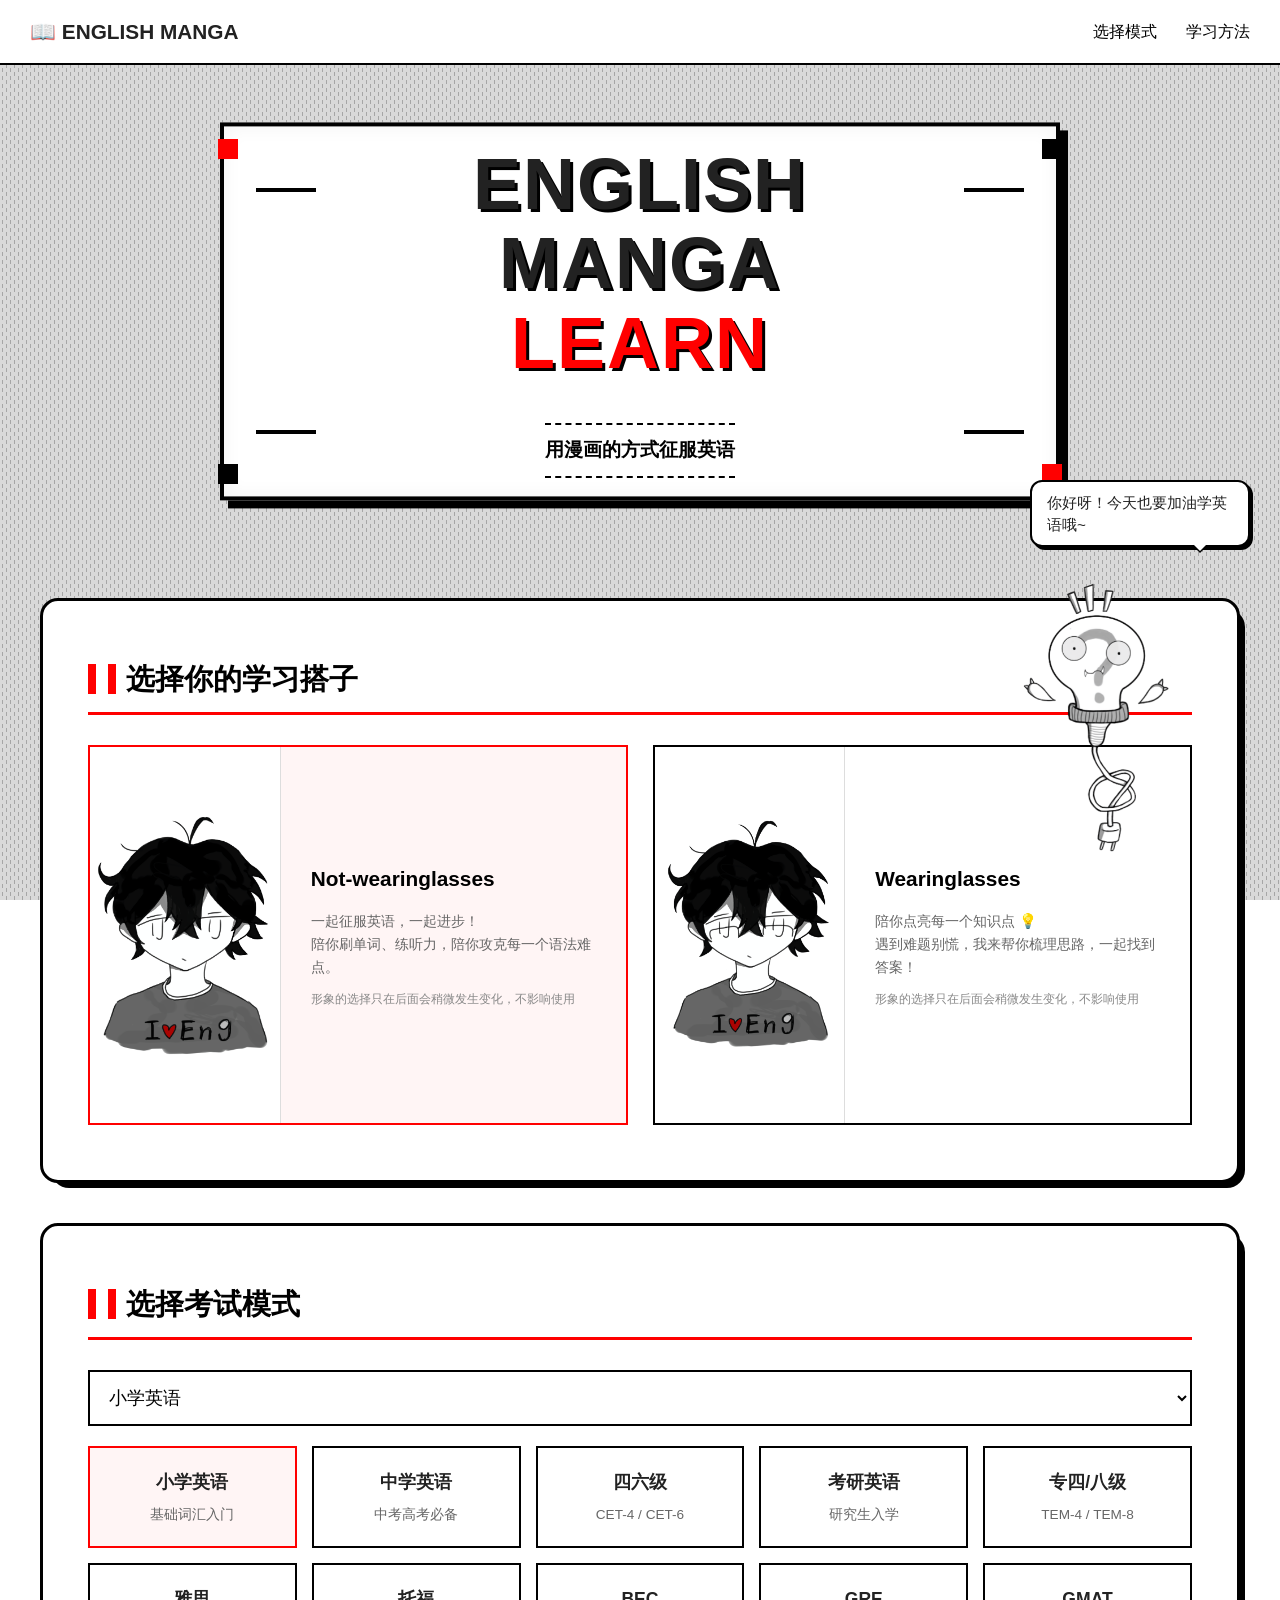
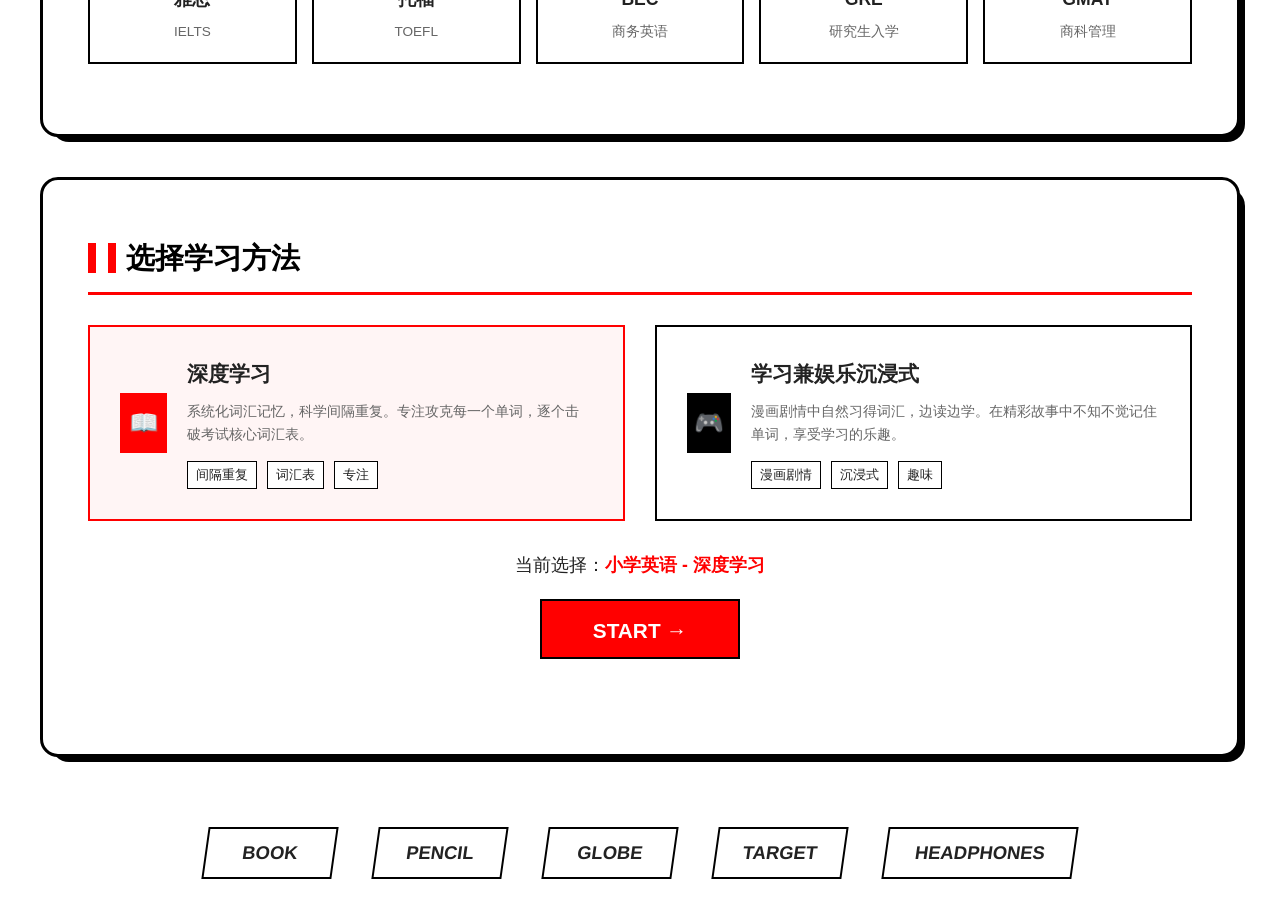
==== index.html @ 4e04e2e5 "Add website files" ====
<!DOCTYPE html>
<html lang="zh-CN">
<head>
    <meta charset="UTF-8">
    <meta name="viewport" content="width=device-width, initial-scale=1.0">
    <title>ENGLISH MANGA</title>
    <meta charset="UTF-8">
    <meta name="viewport" content="width=device-width, initial-scale=1.0">
    <title>ENGLISH MANGA</title>
    <style>
      
        /* ========== 全局重置（已有） ========== */
* { margin:0; padding:0; box-sizing:border-box; }

/* ========== 修改后的全局样式 ========== */
body {
    font-family: 'Arial', sans-serif;
    line-height: 1.6;
    color: #222;
    min-height: 100vh;
    background-image: url('images/main-background.png');
    background-repeat: repeat;
    background-position: top left;
    background-attachment: fixed;
}

.container {
    max-width: 1100px; /* 👈 从800px加宽到1100px，大屏幕更舒展 */
    margin: 0 auto;
    padding: 40px 20px; /* 上下内边距从30px增加到40px */
}

header {
    text-align: center;
    padding: 50px 0; /* 上下内边距从40px增加到50px */
    margin-bottom: 40px; /* 底部间距从30px增加到40px */
}

h1 {
    font-size: 3rem; /* 标题稍微放大一点 */
    margin-bottom: 15px;
    font-weight: 900;
    text-shadow: 3px 3px 0 #fff; /* 改成漫画风格硬阴影 */
}

section {
    background-color: #fff; /* 改成纯白色背景，更符合漫画风格 */
    padding: 40px 35px; /* 👈 上下内边距从25px增加到40px，左右35px */
    margin-bottom: 35px; /* 功能区之间的间距从20px增加到35px */
    border: 3px solid #000; /* 改成粗黑漫画边框 */
    box-shadow: 8px 8px 0 #000; /* 漫画风格硬阴影 */
}

h2 {
    color: #000;
    margin-bottom: 25px; /* 标题底部间距从15px增加到25px */
    border-bottom: 3px solid #ff0000; /* 改成红色下划线，和整体配色统一 */
    padding-bottom: 10px;
    font-size: 1.8rem;
    font-weight: bold;
    display: flex;
    align-items: center;
}

/* 给h2加上左边的红色竖条，和首页风格统一 */
h2::before {
    content: '';
    width: 8px;
    height: 30px;
    background-color: #ff0000;
    margin-right: 12px;
    display: inline-block;
}

button {
    background-color: #ff0000; /* 改成红色按钮，和整体配色统一 */
    color: white;
    border: 3px solid #000; /* 粗黑边框 */
    padding: 15px 40px; /* 按钮上下加高，左右加宽 */
    font-size: 1.2rem;
    font-weight: bold;
    cursor: pointer;
    display: block;
    margin: 40px auto; /* 按钮上下间距从30px增加到40px */
    transition: all 0.2s;
    box-shadow: 5px 5px 0 #000; /* 漫画风格硬阴影 */
}

button:hover {
    transform: translateY(-2px);
    box-shadow: 7px 7px 0 #000;
}

footer {
    text-align: center;
    padding: 30px;
    margin-top: 40px;
    color: #000;
    font-weight: bold;
    text-shadow: 2px 2px 0 #fff;
}




   
        /* ========== 1. 全局重置与基础样式 ========== */
        * {
            margin: 0;
            padding: 0;
            box-sizing: border-box;
            font-family: Arial, sans-serif;
        }

        html {
            scroll-behavior: smooth;
        }

        body {
            background-image: url("images/main-background.png");
            background-repeat: repeat;
            line-height: 1.6;
        }

        /* ========== 2. 顶部导航栏 ========== */
        .navbar {
            display: flex;
            justify-content: space-between;
            align-items: center;
            padding: 15px 30px;
            border-bottom: 2px solid #000;
            background-color: #fff;
        }

        .logo {
            font-size: 1.3rem;
            font-weight: bold;
        }

        .nav-links a {
            margin-left: 25px;
            text-decoration: none;
            color: #000;
            font-size: 1rem;
        }

        /* ========== 3. 大标题区域（黑白漫画风格） ========== */
        .hero {
            text-align: center;
            padding: 80px 20px;
            position: relative;
            margin-bottom: 20px;
            /* 禁止文本选择与点击 */
            user-select: none;
            -webkit-user-select: none;
            -moz-user-select: none;
            -ms-user-select: none;
            cursor: default;
            pointer-events: none;
        }

        .hero h1,
        .hero .subtitle {
            user-select: none;
            -webkit-user-select: none;
            -moz-user-select: none;
            -ms-user-select: none;
            cursor: default;
            pointer-events: none;
        }

        /* 漫画风格主背景框 */
        .hero::before {
            content: '';
            position: absolute;
            top: 50%;
            left: 50%;
            transform: translate(-50%, -50%);
            width: 65%;
            height: 75%;
            background-color: #fff;
            border: 4px solid #000;
            box-shadow: 8px 8px 0 #000, inset 0 0 20px rgba(0,0,0,0.05);
            z-index: 0;
        }

        /* 四个角落装饰点 */
        .hero .corner-1,
        .hero .corner-2,
        .hero .corner-3 {
            position: absolute;
            width: 20px;
            height: 20px;
            background-color: #ff0000;
            z-index: 1;
        }
        .hero .corner-1 { top: 15%; right: 17%; background-color: #000; }
        .hero .corner-2 { bottom: 15%; left: 17%; background-color: #000; }
        .hero .corner-3 { bottom: 15%; right: 17%; background-color: #ff0000; }
        .hero::after {
            content: '';
            position: absolute;
            top: 15%;
            left: 17%;
            width: 20px;
            height: 20px;
            background-color: #ff0000;
            z-index: 1;
        }

        /* 四条装饰线 */
        .hero .deco-line {
            position: absolute;
            width: 60px;
            height: 4px;
            background-color: #000;
            z-index: 1;
        }
        .hero .deco-line-1 { top: 25%; left: 20%; }
        .hero .deco-line-2 { top: 25%; right: 20%; }
        .hero .deco-line-3 { bottom: 25%; left: 20%; }
        .hero .deco-line-4 { bottom: 25%; right: 20%; }

        /* 标题文字 */
        .hero h1 {
            font-size: 4.5rem;
            font-weight: 900;
            line-height: 1.1;
            position: relative;
            z-index: 2;
            letter-spacing: 2px;
            text-shadow: 3px 3px 0 #000;
        }

        .hero .red-text {
            color: #ff0000;
            text-shadow: 3px 3px 0 #000;
        }

        .hero .subtitle {
            margin-top: 25px;
            font-size: 1.2rem;
            color: #000;
            position: relative;
            z-index: 2;
            font-weight: bold;
            border-top: 2px dashed #000;
            border-bottom: 2px dashed #000;
            padding: 10px 0;
            display: inline-block;
        }

        /* ========== 4. 通用区域样式 ========== */
        .section {
    max-width: 1200px;
    margin: 40px auto;
    padding: 55px 45px;
    border: 3px solid #000;            /* 粗黑边框 */
          
    border-radius: 18px !important;               /* 👈 加上这句，角就变钝了 */
}
       /* 漫画风格硬阴影 */
.section {
    position: relative;          /* 让伪元素相对于它定位 */
    border-radius: 18px;
    /* 移除原来的 box-shadow */
    box-shadow: none;
}
.section::after {
    content: '';
    position: absolute;
    top: 8px;
    left: 8px;
    width: 100%;
    height: 100%;
    background: #000;
    border-radius: 18px;        /* 和父元素一样的圆角 */
    z-index: -1;               /* 放到框的后面 */
}





        .section-title {
            font-size: 1.8rem;
            font-weight: bold;
            margin-bottom: 30px;
            display: flex;
            align-items: center;
        }

        .red-bar {
            width: 8px;
            height: 30px;
            background-color: #ff0000;
            margin-right: 10px;
        }

        /* ========== 5. 选择学习搭子区域 ========== */
        .partner-cards {
            display: flex;
            gap: 25px;
            margin-top: 20px;
            align-items: stretch;
        }

        .partner-card {
            flex: 1;
            display: flex;
            height: 380px;
            background-color: #fff;
            border: 2px solid #000;
            cursor: pointer;
            transition: all 0.2s ease;
            overflow: hidden;
        }

        .partner-card:hover {
            transform: translateY(-3px);
            box-shadow: 0 6px 12px rgba(0,0,0,0.1);
        }

        .partner-card.active {
            border-color: #ff0000;
            background-color: #fff5f5;
        }

        .partner-img-container {
            flex: 2;
            display: flex;
            align-items: center;
            justify-content: center;
            padding: 0;
            background-color: #fff;
            aspect-ratio: 2/3;
        }

        .partner-img {
            width: 100%;
            height: 100%;
            object-fit: contain;
        }

        .partner-info {
            flex: 3;
            padding: 30px;
            display: flex;
            flex-direction: column;
            justify-content: center;
            border-left: 1px solid #ddd;
        }

        .partner-name {
            font-size: 1.3rem;
            font-weight: bold;
            margin-bottom: 15px;
            color: #000;
        }

        .partner-desc {
            font-size: 0.9rem;
            color: #666;
            line-height: 1.6;
        }

        .partner-note {
            margin-top: 12px;
            font-size: 0.75rem;
            color: #888;
            line-height: 1.4;
        }

        /* ========== 6. 选择考试模式区域 ========== */
        .exam-select {
            width: 100%;
            padding: 15px;
            border: 2px solid #000;
            font-size: 1.1rem;
            margin-bottom: 20px;
            background-color: #fff;
            cursor: pointer;
        }

        .exam-cards {
            display: grid;
            grid-template-columns: repeat(5, 1fr);
            gap: 15px;
            margin-bottom: 15px;
        }

        .exam-card {
            border: 2px solid #000;
            padding: 20px 15px;
            text-align: center;
            background-color: #fff;
            cursor: pointer;
            transition: all 0.2s;
        }

        .exam-card:hover {
            background-color: #f5f5f5;
        }

        .exam-card.active {
            border-color: #ff0000;
            background-color: #fff5f5;
        }

        .exam-card h4 {
            font-size: 1.1rem;
            margin-bottom: 8px;
        }

        .exam-card p {
            font-size: 0.85rem;
            color: #666;
        }

        /* ========== 7. 选择学习方法区域 ========== */
        .method-cards {
            display: grid;
            grid-template-columns: repeat(2, 1fr);
            gap: 30px;
            margin-bottom: 30px;
        }

        .method-card {
            border: 2px solid #000;
            padding: 30px;
            background-color: #fff;
            cursor: pointer;
            transition: all 0.2s;
            display: flex;
            align-items: center;
            gap: 20px;
        }

        .method-card:hover {
            background-color: #f5f5f5;
        }

        .method-card.active {
            border-color: #ff0000;
            background-color: #fff5f5;
        }

        .method-icon {
            width: 60px;
            height: 60px;
            background-color: #000;
            color: #fff;
            display: flex;
            align-items: center;
            justify-content: center;
            font-size: 1.5rem;
        }

        .method-card.active .method-icon {
            background-color: #ff0000;
        }

        .method-info h3 {
            font-size: 1.3rem;
            margin-bottom: 10px;
        }

        .method-info p {
            font-size: 0.9rem;
            color: #666;
            margin-bottom: 15px;
        }

        .method-tags {
            display: flex;
            gap: 10px;
        }

        .tag {
            border: 1px solid #000;
            padding: 3px 8px;
            font-size: 0.8rem;
            background-color: #fff;
        }

        /* ========== 8. 当前选择与开始按钮 ========== */
        .current-selection {
            text-align: center;
            margin-bottom: 20px;
            font-size: 1.1rem;
        }

        .current-selection span {
            color: #ff0000;
            font-weight: bold;
        }

        .start-btn {
            display: block;
            width: 200px;
            height: 60px;
            line-height: 60px;
            text-align: center;
            background-color: #ff0000;
            color: #fff;
            font-size: 1.3rem;
            font-weight: bold;
            border: 2px solid #000;
            cursor: pointer;
            margin: 0 auto 40px;
            transition: all 0.2s;
        }

        .start-btn:hover {
            transform: scale(1.03);
        }

        /* ========== 9. 底部图标 ========== */
        .bottom-icons {
            display: flex;
            justify-content: center;
            gap: 40px;
            padding: 30px 0;
        }

        .icon {
            width: 130px;
            height: 52px;
            border: 2px solid #000;
            background-color: #fff;
            display: flex;
            align-items: center;
            justify-content: center;
            font-weight: bold;
            font-size: 1.15rem;
            transform: skewX(-8deg);
        }

        .icon:last-child {
            width: 190px;
        }

        /* ========== 10. 确认弹窗 ========== */
        .confirm-modal {
            display: none;
            position: fixed;
            top: 0;
            left: 0;
            width: 100%;
            height: 100%;
            background-color: rgba(0,0,0,0.6);
            z-index: 9999;
        }

        .modal-content {
            position: absolute;
            top: 50%;
            left: 50%;
            transform: translate(-50%, -50%);
            background-color: #fff;
            border: 3px solid #000;
            padding: 40px 60px;
            text-align: center;
            z-index: 10000;
            pointer-events: auto;
        }

        .modal-content h3 {
            font-size: 1.5rem;
            font-weight: bold;
            margin-bottom: 20px;
        }

        .modal-content p {
            font-size: 1rem;
            color: #444;
            margin-bottom: 30px;
        }

        .modal-buttons {
            display: flex;
            gap: 20px;
            justify-content: center;
        }

        .modal-btn {
            padding: 12px 30px;
            font-size: 1rem;
            font-weight: bold;
            border: 2px solid #000;
            cursor: pointer;
            transition: all 0.2s;
            pointer-events: auto;
        }

        .cancel-btn {
            background-color: #000;
            color: #fff;
        }

        .confirm-btn {
            background-color: #ff0000;
            color: #fff;
        }

        .modal-btn:hover {
            transform: scale(1.05);
        }

        /* ========== 11. 小精灵 Bulby 组件 ========== */
        .bulby-container {
            position: fixed;
            bottom: 30px;
            right: 30px;
            z-index: 99999;
            cursor: grab;
            user-select: none;
            pointer-events: auto;
            transform: translate3d(0, 0, 0);
            will-change: transform;
        }

        .bulby-img {
            width: 300px;
            height: auto;
            display: block;
            transform-origin: center bottom;
            transition: transform 0.3s ease;
            animation: idleBreath 4s ease-in-out infinite;
        }

        @keyframes idleBreath {
            0%, 100% { transform: translateY(0); }
            50% { transform: translateY(-5px); }
        }

        @keyframes clickShake {
            0%, 100% { transform: rotate(0deg) translateY(0); }
            25% { transform: rotate(-10deg) translateY(0); }
            75% { transform: rotate(10deg) translateY(0); }
        }

        .bulby-img.click-shake {
            animation: clickShake 0.5s ease-in-out !important;
        }

        .bulby-img.auto-pulse {
            transform: scale(1.15) !important;
        }

        .bulby-bubble {
            position: absolute;
            bottom: 100%;
            right: 0;
            background-color: #fff;
            border: 2px solid #000;
            border-radius: 12px;
            padding: 10px 15px;
            max-width: 220px;
            font-size: 0.95rem;
            line-height: 1.4;
            margin-bottom: 15px;
            opacity: 0;
            visibility: hidden;
            transition: all 0.3s ease;
            box-shadow: 3px 3px 0 #000;
            pointer-events: none;
        }

        .bulby-bubble::after {
            content: '';
            position: absolute;
            bottom: -8px;
            right: 40px;
            width: 0;
            height: 0;
            border-left: 8px solid transparent;
            border-right: 8px solid transparent;
            border-top: 8px solid #000;
        }

        .bulby-bubble::before {
            content: '';
            position: absolute;
            bottom: -6px;
            right: 41px;
            width: 0;
            height: 0;
            border-left: 7px solid transparent;
            border-right: 7px solid transparent;
            border-top: 7px solid #fff;
            z-index: 1;
        }

        .bulby-bubble.show {
            opacity: 1;
            visibility: visible;
            transform: translateY(-8px);
        }



        
    </style>
</head>
<body>
    <!-- ==================== 1. 顶部导航栏 ==================== -->
    <nav class="navbar">
        <div class="logo">📖 ENGLISH MANGA</div>
        <div class="nav-links">
            <a href="#select-pattern">选择模式</a>
            <a href="#select-method">学习方法</a>
        </div>
    </nav>

    <!-- ==================== 2. 大标题区域（漫画风格） ==================== -->
    <div class="hero">
        <div class="corner-1"></div>
        <div class="corner-2"></div>
        <div class="corner-3"></div>
        <div class="deco-line deco-line-1"></div>
        <div class="deco-line deco-line-2"></div>
        <div class="deco-line deco-line-3"></div>
        <div class="deco-line deco-line-4"></div>
        <h1>ENGLISH<br>MANGA<br><span class="red-text">LEARN</span></h1>
        <p class="subtitle">用漫画的方式征服英语</p>
    </div>

    <!-- ==================== 3. 选择学习搭子区域 ==================== -->
    <section class="section" id="select-dazi">
        <h2 class="section-title">
            <span class="red-bar"></span>
            选择你的学习搭子
        </h2>
        <div class="partner-cards">
            <div class="partner-card active" data-type="partner" data-value="Not-wearinglasses">
                <div class="partner-img-container">
                    <img src="images/friends/P1.png" alt="Not-wearinglasses" class="partner-img">
                </div>
                <div class="partner-info">
                    <h3 class="partner-name">Not-wearinglasses</h3>
                    <p class="partner-desc">一起征服英语，一起进步！<br>陪你刷单词、练听力，陪你攻克每一个语法难点。</p>
                    <p class="partner-note">形象的选择只在后面会稍微发生变化，不影响使用</p>
                </div>
            </div>
            <div class="partner-card" data-type="partner" data-value="Wearinglasses">
                <div class="partner-img-container">
                    <img src="images/friends/P1-wearinglasses.png" alt="Wearinglasses" class="partner-img">
                </div>
                <div class="partner-info">
                    <h3 class="partner-name">Wearinglasses</h3>
                    <p class="partner-desc">陪你点亮每一个知识点 💡<br>遇到难题别慌，我来帮你梳理思路，一起找到答案！</p>
                    <p class="partner-note">形象的选择只在后面会稍微发生变化，不影响使用</p>
                </div>
            </div>
        </div>
    </section>

    <!-- ==================== 4. 选择考试模式区域 ==================== -->
    <section class="section" id="select-pattern">
        <h2 class="section-title">
            <span class="red-bar"></span>
            选择考试模式
        </h2>
        <select class="exam-select" id="examSelect">
            <option value="小学英语" selected>小学英语</option>
            <option value="中学英语">中学英语</option>
            <option value="四六级">四六级</option>
            <option value="考研英语">考研英语</option>
            <option value="专四/八级">专四/八级</option>
            <option value="雅思">雅思</option>
            <option value="托福">托福</option>
            <option value="BEC">BEC</option>
            <option value="GRE">GRE</option>
            <option value="GMAT">GMAT</option>
        </select>
        <div class="exam-cards">
            <div class="exam-card active" data-type="exam" data-value="小学英语">
                <h4>小学英语</h4><p>基础词汇入门</p>
            </div>
            <div class="exam-card" data-type="exam" data-value="中学英语">
                <h4>中学英语</h4><p>中考高考必备</p>
            </div>
            <div class="exam-card" data-type="exam" data-value="四六级">
                <h4>四六级</h4><p>CET-4 / CET-6</p>
            </div>
            <div class="exam-card" data-type="exam" data-value="考研英语">
                <h4>考研英语</h4><p>研究生入学</p>
            </div>
            <div class="exam-card" data-type="exam" data-value="专四/八级">
                <h4>专四/八级</h4><p>TEM-4 / TEM-8</p>
            </div>
        </div>
        <div class="exam-cards">
            <div class="exam-card" data-type="exam" data-value="雅思">
                <h4>雅思</h4><p>IELTS</p>
            </div>
            <div class="exam-card" data-type="exam" data-value="托福">
                <h4>托福</h4><p>TOEFL</p>
            </div>
            <div class="exam-card" data-type="exam" data-value="BEC">
                <h4>BEC</h4><p>商务英语</p>
            </div>
            <div class="exam-card" data-type="exam" data-value="GRE">
                <h4>GRE</h4><p>研究生入学</p>
            </div>
            <div class="exam-card" data-type="exam" data-value="GMAT">
                <h4>GMAT</h4><p>商科管理</p>
            </div>
        </div>
    </section>

    <!-- ==================== 5. 选择学习方法区域 ==================== -->
    <section class="section" id="select-method">
        <h2 class="section-title">
            <span class="red-bar"></span>
            选择学习方法
        </h2>
        <div class="method-cards">
            <div class="method-card active" data-type="method" data-value="深度学习">
                <div class="method-icon">📖</div>
                <div class="method-info">
                    <h3>深度学习</h3>
                    <p>系统化词汇记忆，科学间隔重复。专注攻克每一个单词，逐个击破考试核心词汇表。</p>
                    <div class="method-tags">
                        <span class="tag">间隔重复</span>
                        <span class="tag">词汇表</span>
                        <span class="tag">专注</span>
                    </div>
                </div>
            </div>
            <div class="method-card" data-type="method" data-value="学习兼娱乐沉浸式">
                <div class="method-icon">🎮</div>
                <div class="method-info">
                    <h3>学习兼娱乐沉浸式</h3>
                    <p>漫画剧情中自然习得词汇，边读边学。在精彩故事中不知不觉记住单词，享受学习的乐趣。</p>
                    <div class="method-tags">
                        <span class="tag">漫画剧情</span>
                        <span class="tag">沉浸式</span>
                        <span class="tag">趣味</span>
                    </div>
                </div>
            </div>
        </div>

        <div class="current-selection">
            当前选择：<span id="currentText">小学英语 - 深度学习</span>
        </div>

        <div class="start-btn" id="startBtn">START →</div>
    </section>

    <!-- ==================== 6. 底部图标 ==================== -->
    <div class="bottom-icons">
        <div class="icon">BOOK</div>
        <div class="icon">PENCIL</div>
        <div class="icon">GLOBE</div>
        <div class="icon">TARGET</div>
        <div class="icon">HEADPHONES</div>
    </div>

    <!-- ==================== 7. 确认弹窗 ==================== -->
    <div class="confirm-modal" id="confirmModal">
        <div class="modal-content">
            <h3>确认进入学习</h3>
            <p>你已完成所有选择，是否确定进入学习界面？</p>
            <div class="modal-buttons">
                <button class="modal-btn cancel-btn" id="cancelBtn">取消重选</button>
                <button class="modal-btn confirm-btn" id="confirmBtn">确定进入</button>
            </div>
        </div>
    </div>

    <!-- ==================== 8. 小精灵 Bulby ==================== -->
    <div class="bulby-container" id="bulby">
        <div class="bulby-bubble" id="bulbyBubble">你好呀！今天也要加油学英语哦~</div>
        <img class="bulby-img" src="images/Bulby.png" alt="小精灵Bulby">
    </div>

    <!-- ==================== 全部脚本逻辑 ==================== -->
    <script>
        // ---------- 全局选中的数据 ----------
        const selectedData = {
    partners: [
        { name: "Not-wearinglasses", avatar: "images/friends/P1.png" },
        { name: "Wearinglasses", avatar: "images/friends/P1-wearinglasses.png" }
    ],
    currentPartnerIndex: 0,  // 默认选中第一个，0=不戴眼镜，1=戴眼镜
    exam: "小学英语",
    method: "深度学习"
};

        // ---------- 通用选中切换 ----------
        function handleSelection(elements, type, value, extraData = null) {
            elements.forEach(el => el.classList.remove('active'));
            if (this.classList) this.classList.add('active');
            selectedData[type] = extraData || value;
            updateCurrentSelection();
        }

        // ---------- 更新当前选择提示 ----------
        function updateCurrentSelection() {
            document.getElementById('currentText').innerText =
                `${selectedData.exam} - ${selectedData.method}`;
        }

        // ---------- 搭子卡片选择 ----------
        const partnerCards = document.querySelectorAll('.partner-card');
        partnerCards.forEach(card => {
            card.addEventListener('click', function() {
                const name = this.dataset.value;
                const avatar = this.querySelector('.partner-img').src;
                handleSelection.call(this, partnerCards, 'partner', name, { name, avatar });
            });
        });

        // ---------- 考试模式联动 ----------
        const examSelect = document.getElementById('examSelect');
        const examCards = document.querySelectorAll('.exam-card');

        examSelect.addEventListener('change', function() {
            examCards.forEach(card => {
                if (card.dataset.value === this.value) {
                    handleSelection.call(card, examCards, 'exam', this.value);
                }
            });
        });

        examCards.forEach(card => {
            card.addEventListener('click', function() {
                examSelect.value = this.dataset.value;
                handleSelection.call(this, examCards, 'exam', this.dataset.value);
            });
        });

        // ---------- 学习方法选择 ----------
        const methodCards = document.querySelectorAll('.method-card');
        methodCards.forEach(card => {
            card.addEventListener('click', function() {
                handleSelection.call(this, methodCards, 'method', this.dataset.value);
            });
        });

        // ---------- 弹窗与跳转 ----------
        document.addEventListener('DOMContentLoaded', function() {
            document.getElementById('startBtn').addEventListener('click', function() {
                document.getElementById('confirmModal').style.display = 'block';
            });

            document.getElementById('cancelBtn').addEventListener('click', function() {
                document.getElementById('confirmModal').style.display = 'none';
            });

            document.getElementById('confirmBtn').addEventListener('click', function() {
                localStorage.setItem('partnerName', selectedData.partner.name);
                localStorage.setItem('examMode', selectedData.exam);
                localStorage.setItem('studyMethod', selectedData.method);
                window.location.href = "learn.html";
            });

            document.getElementById('confirmModal').addEventListener('click', function(e) {
                if (e.target === this) {
                    this.style.display = 'none';
                }
            });
        });

        // ---------- 小精灵 Bulby 交互 ----------
        (function() {
            const bulby = document.getElementById('bulby');
            const img = bulby.querySelector('.bulby-img');
            const bubble = document.getElementById('bulbyBubble');

            const phrases = [
                "你好呀！今天也要加油学英语哦~",
                "加油！你一定可以的！",
                "有什么问题都可以问我哦~",
                "休息一下吧，别太累了~",
                "太棒了！你又学会了一个单词！",
                "坚持就是胜利！",
                "我会一直陪着你学习的~"
            ];

            // 拖拽功能
            let isDragging = false;
            let startX, startY, initialX, initialY;

            bulby.addEventListener('mousedown', function(e) {
                isDragging = true;
                startX = e.clientX;
                startY = e.clientY;
                const rect = bulby.getBoundingClientRect();
                initialX = rect.left;
                initialY = rect.top;
                bulby.style.cursor = 'grabbing';
                e.preventDefault();
            });

            document.addEventListener('mousemove', function(e) {
                if (!isDragging) return;
                const deltaX = e.clientX - startX;
                const deltaY = e.clientY - startY;
                bulby.style.left = (initialX + deltaX) + 'px';
                bulby.style.top = (initialY + deltaY) + 'px';
                bulby.style.bottom = 'auto';
                bulby.style.right = 'auto';
            });

            document.addEventListener('mouseup', function() {
                if (isDragging) {
                    isDragging = false;
                    bulby.style.cursor = 'grab';
                }
            });

            // 点击摇晃 + 随机对话
            img.addEventListener('click', function(e) {
                if (isDragging) return;
                e.stopPropagation();
                img.classList.remove('click-shake');
                void img.offsetWidth;
                img.classList.add('click-shake');

                const randomPhrase = phrases[Math.floor(Math.random() * phrases.length)];
                bubble.textContent = randomPhrase;
                bubble.classList.remove('show');
                void bubble.offsetWidth;
                bubble.classList.add('show');
                setTimeout(() => bubble.classList.remove('show'), 3000);
            });

            // 自动放大缩小循环（每30秒）
            function startAutoPulse() {
                setInterval(() => {
                    img.classList.add('auto-pulse');
                    bubble.textContent = "加油，宝子❤";
                    bubble.classList.add('show');
                    setTimeout(() => {
                        img.classList.remove('auto-pulse');
                        bubble.classList.remove('show');
                    }, 2000);
                }, 30000);
            }

            window.addEventListener('load', function() {
                setTimeout(() => {
                    bubble.textContent = phrases[0];
                    bubble.classList.add('show');
                    setTimeout(() => bubble.classList.remove('show'), 3000);
                }, 1000);
                startAutoPulse();
            });
        })();
    </script>
</body>
</html>
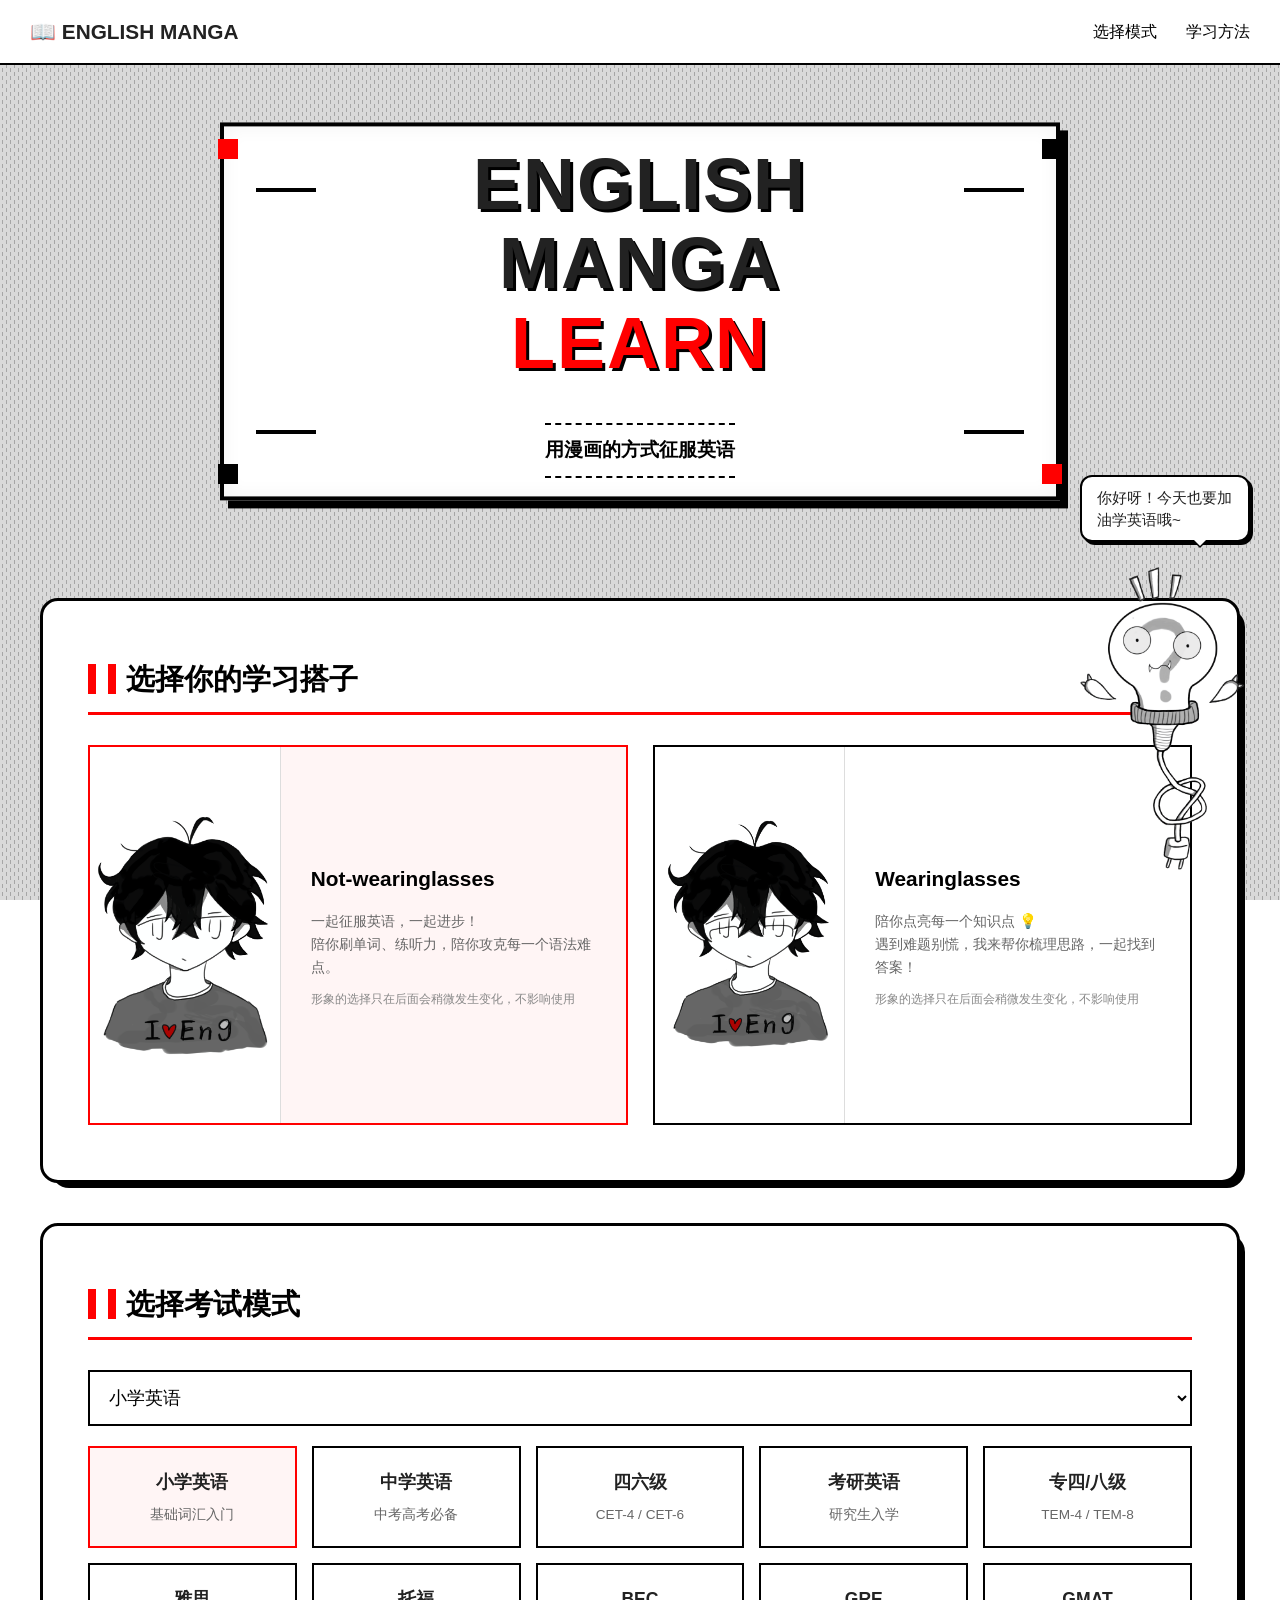
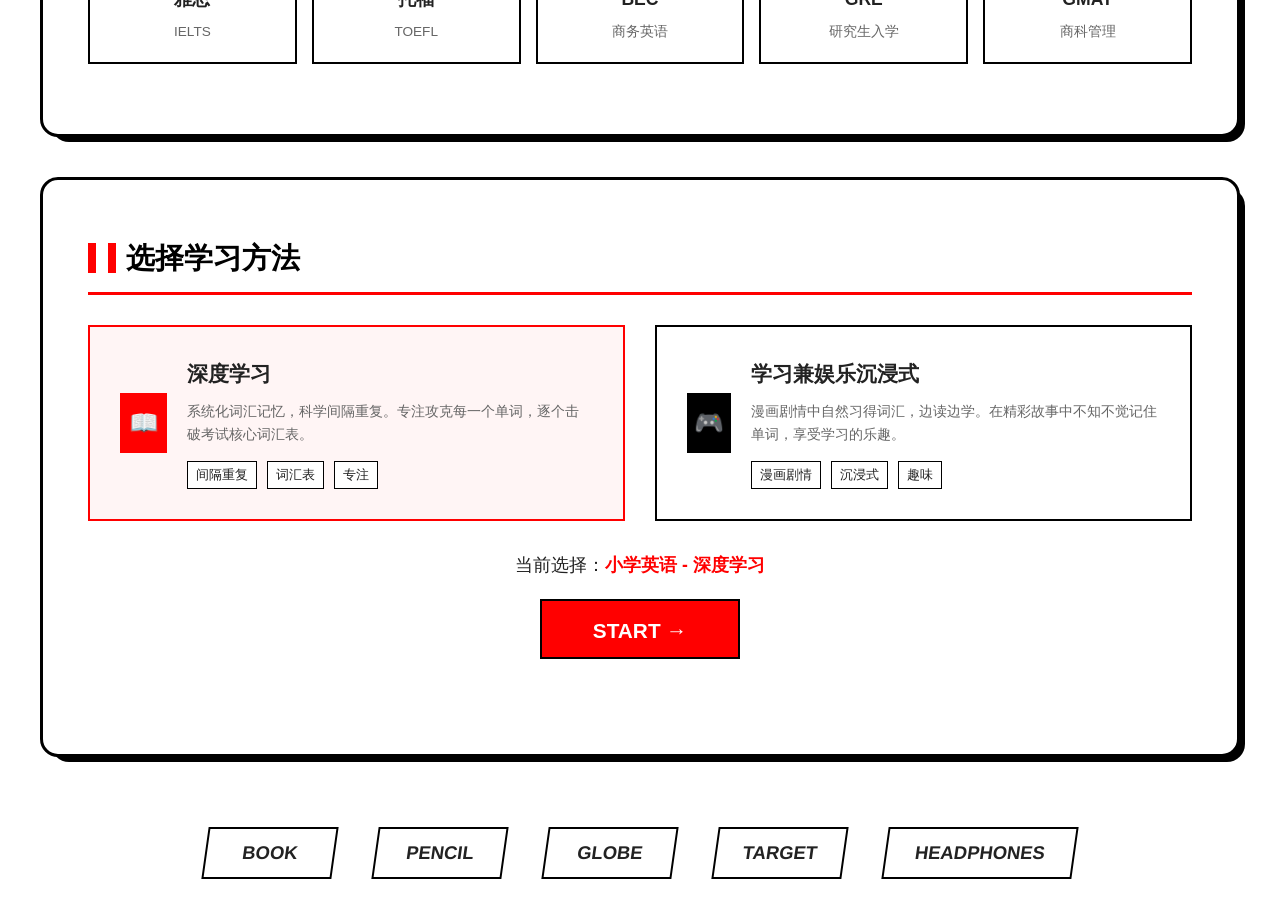
==== commit 84b5e77a: "本地部署＋修改api" ====
--- a/index.html
+++ b/index.html
@@ -621,7 +621,7 @@
         }
 
         .bulby-img {
-            width: 300px;
+            width: 170px;
             height: auto;
             display: block;
             transform-origin: center bottom;
